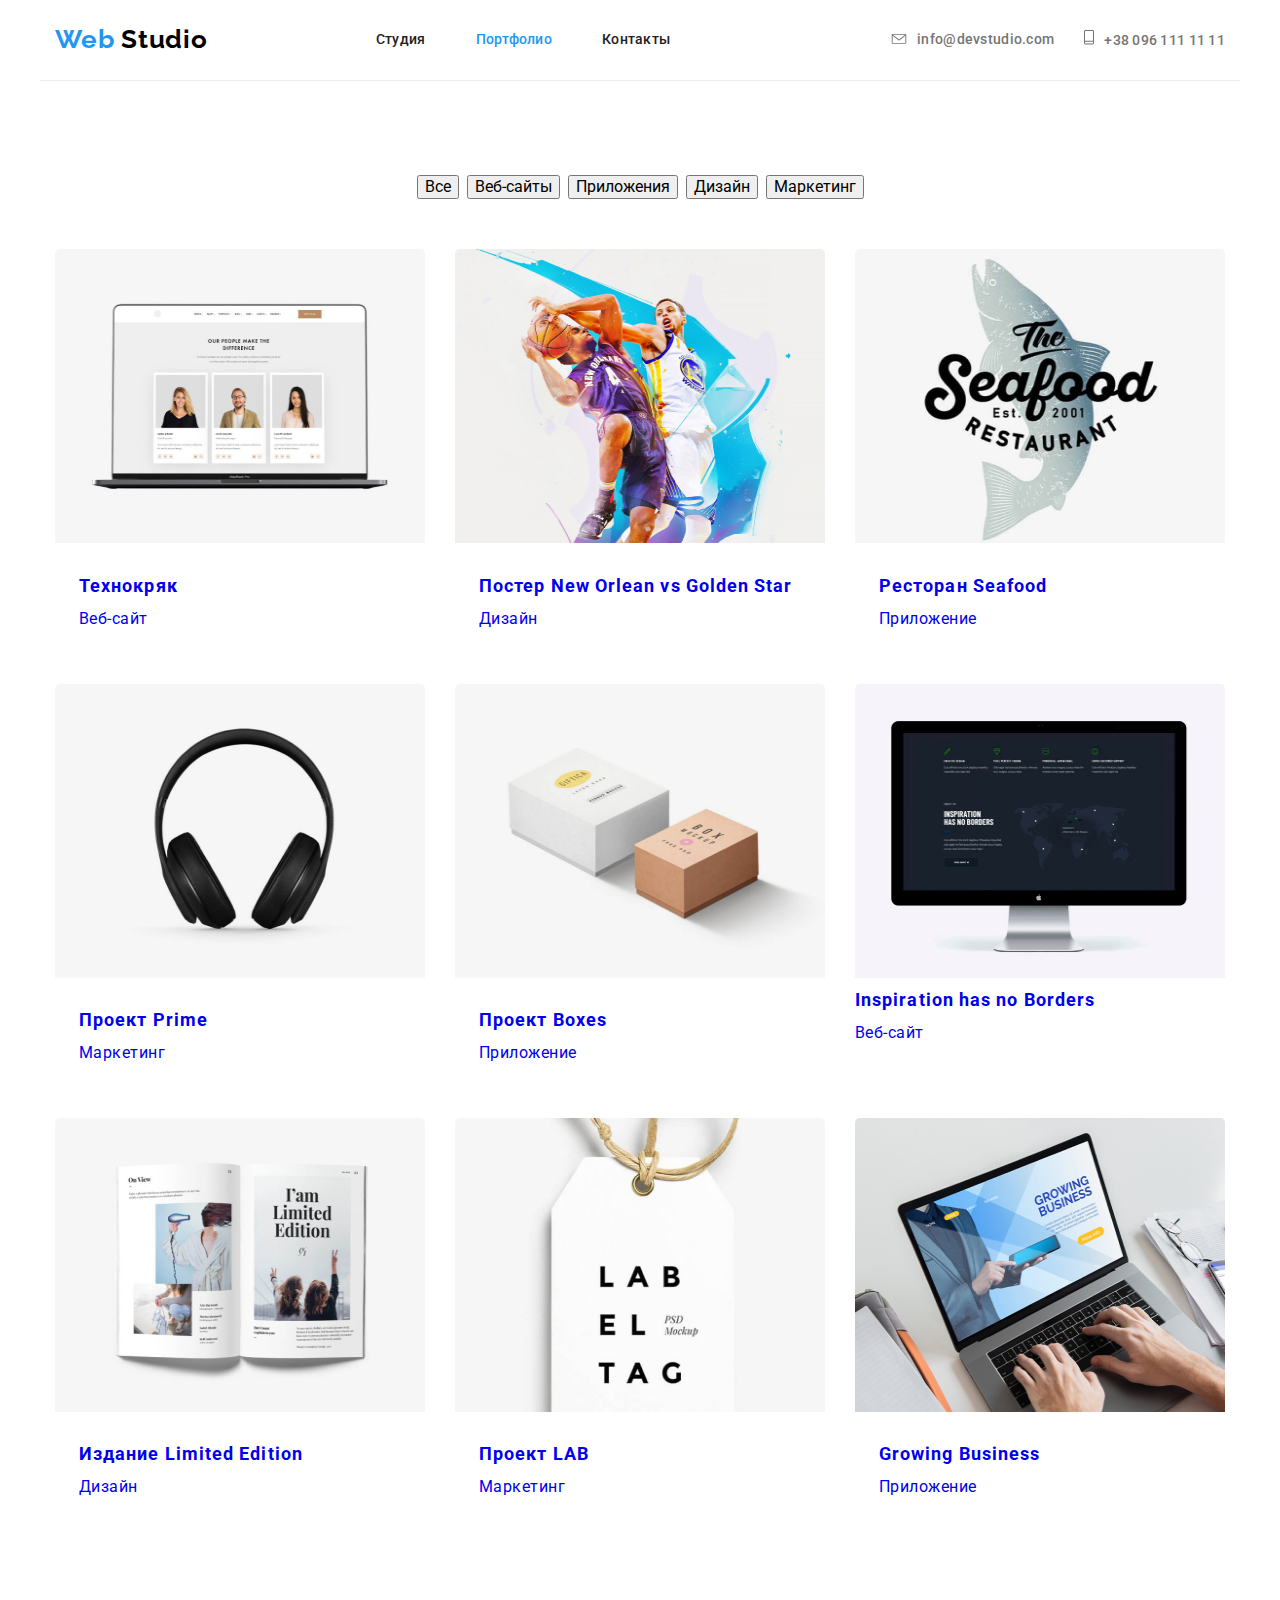
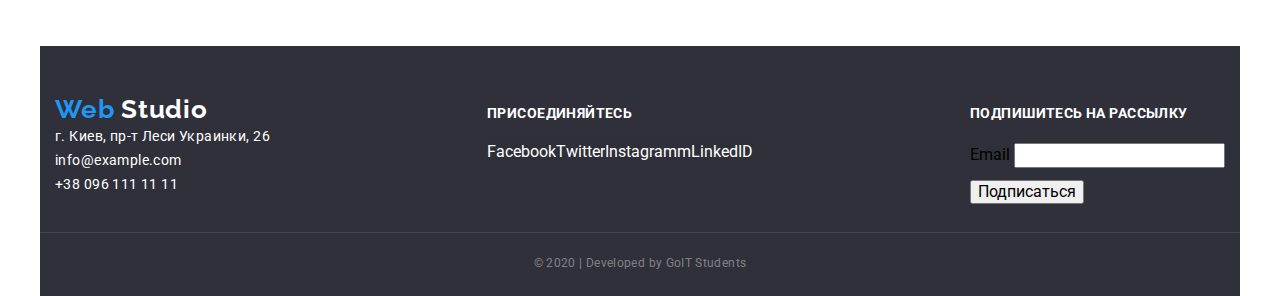
==== portfolio.html @ 042fabde "Перенос с домашки №3" ====
<!DOCTYPE html>
<html lang="ru">
  <head>
    <meta charset="UTF-8" />
    <meta name="viewport" content="width=device-width, initial-scale=1.0" />
    <title>Document</title>
    <link
      rel="stylesheet"
      href="https://fonts.googleapis.com/css2?family=Raleway:wght@700&family=Roboto:wght@400;500;700;900&display=swap"
    />
    <link
      rel="stylesheet"
      href="https://cdnjs.cloudflare.com/ajax/libs/modern-normalize/0.6.0/modern-normalize.min.css"
    />
    <link rel="stylesheet" href="./css/style.css" />
  </head>

  <body>
    <!--Навигация-->
    <header>
      <div class="conteiner main-nav bord">
        <nav class="main-nav">
          <a href="/" class="link">
            <p class="logo-text"><span class="logo">Web</span> Studio</p>
          </a>
          <ul class="site-nav list">
            <li class="item">
              <a href="index.html" class="site-nav link">Студия</a>
            </li>
            <li class="item">
              <a href="./portfolio.html" class="link current">Портфолио</a>
            </li>
            <li class="item"><a href="" class="link">Контакты</a></li>
          </ul>
        </nav>
        <ul class="auth-nav list">
          <li class="item">
            <img
              src="./image/envelope-logo.svg"
              alt="Logo"
              width="16"
              height="10"
            /><a href="mailto:info@devstudio.com" class="image link"
              >info@devstudio.com
            </a>
          </li>
          <li class="item">
            <img src="./image/Vector.svg" alt="tel" width="10" height="15" /><a
              href="tel:+380961111111"
              class="image link"
              >+38 096 111 11 11
            </a>
          </li>
        </ul>
      </div>
    </header>

    <!-- портфолио -->
    <main>
      <section>
        <div class="conteiner">
          <h1 class="visually-hidden">Выполненые работы</h1>
          <ul class="port-flex list">
            <li class="item"><button>Все</button></li>
            <li class="item"><button>Веб-сайты</button></li>
            <li class="item"><button>Приложения</button></li>
            <li class="item"><button>Дизайн</button></li>
            <li class="item"><button>Маркетинг</button></li>
          </ul>
          <ul class="work-flex list">
            <li class="item">
              <a href="#" class="link-port"
                ><img
                  src="./image/pf1.jpg"
                  alt="technocrack"
                  width="370"
                  height="294"
                />
                <div class="portfolio-box">
                  <h2 class="portfolio-title">Технокряк</h2>
                  <p class="portfolio-text">Веб-сайт</p>
                </div>

                <!-- <p class="portfolio-descriprion">
                  Технокряк это современная площадка распространения
                  коронавируса. Компании используют эту платформу для цифрового
                  шпионажа и атак на защищённые сервера конкурентов.
                </p> -->
              </a>
            </li>
            <li class="item">
              <a href="#" class="link-port"
                ><img
                  src="./image/pf2.jpg"
                  alt="Постер"
                  width="370"
                  height="294"
                />
                <div class="portfolio-box">
                  <h2 class="portfolio-title">
                    Постер New Orlean vs Golden Star
                  </h2>
                  <p class="portfolio-text">Дизайн</p>
                </div>
                <!-- <p class="portfolio-descriprion">
                  Технокряк это современная площадка распространения
                  коронавируса. Компании используют эту платформу для цифрового
                  шпионажа и атак на защищённые сервера конкурентов.
                </p> -->
              </a>
            </li>
            <li class="item">
              <a href="#" class="link-port"
                ><img
                  src="./image/pf3.jpg"
                  class="section-text"
                  alt="Ресторан"
                  width="370"
                  height="294"
                />
                <div class="portfolio-box">
                  <h2 class="portfolio-title">Ресторан Seafood</h2>
                  <p class="portfolio-text">Приложение</p>
                </div>
                <!-- <p class="portfolio-descriprion">
                  Технокряк это современная площадка распространения
                  коронавируса. Компании используют эту платформу для цифрового
                  шпионажа и атак на защищённые сервера конкурентов.
                </p> -->
              </a>
            </li>
            <li class="item">
              <a href="#" class="link-port"
                ><img
                  src="./image/pf4.jpg"
                  alt="Prime"
                  width="370"
                  height="294"
                />
                <div class="portfolio-box">
                  <h2 class="portfolio-title">Проект Prime</h2>
                  <p class="portfolio-text">Маркетинг</p>
                </div>

                <!-- <p class="portfolio-descriprion">
                  Технокряк это современная площадка распространения
                  коронавируса. Компании используют эту платформу для цифрового
                  шпионажа и атак на защищённые сервера конкурентов.
                </p> -->
              </a>
            </li>
            <li class="item">
              <a href="#" class="link-port"
                ><img
                  src="./image/pf5.jpg"
                  alt="Boxes"
                  width="370"
                  height="294"
                />
                <div class="portfolio-box">
                  <h2 class="portfolio-title">Проект Boxes</h2>
                  <p class="portfolio-text">Приложение</p>
                </div>

                <!-- <p class="portfolio-descriprion">
                  Технокряк это современная площадка распространения
                  коронавируса. Компании используют эту платформу для цифрового
                  шпионажа и атак на защищённые сервера конкурентов.
                </p> -->
              </a>
            </li>
            <li class="item">
              <a href="#" class="link-port"
                ><img
                  src="./image/pf6.jpg"
                  alt="Borders"
                  width="370"
                  height="294"
                />
                <h2 class="portfolio-title">Inspiration has no Borders</h2>
                <p class="portfolio-text">Веб-сайт</p>
                <!-- <p class="portfolio-descriprion">
                  Технокряк это современная площадка распространения
                  коронавируса. Компании используют эту платформу для цифрового
                  шпионажа и атак на защищённые сервера конкурентов.
                </p> -->
              </a>
            </li>
            <li class="item">
              <a href="#" class="link-port"
                ><img
                  src="./image/pf7.jpg"
                  alt="Limited"
                  width="370"
                  height="294"
                />
                <div class="portfolio-box">
                  <h2 class="portfolio-title">Издание Limited Edition</h2>
                  <p class="portfolio-text">Дизайн</p>
                </div>
                <!-- <p class="portfolio-descriprion">
                  Технокряк это современная площадка распространения
                  коронавируса. Компании используют эту платформу для цифрового
                  шпионажа и атак на защищённые сервера конкурентов.
                </p> -->
              </a>
            </li>
            <li class="item">
              <a href="#" class="link-port"
                ><img
                  src="./image/pf8.jpg"
                  alt="LAB"
                  width="370"
                  height="294"
                />
                <div class="portfolio-box">
                  <h2 class="portfolio-title">Проект LAB</h2>
                  <p class="portfolio-text">Маркетинг</p>
                </div>

                <!-- <p class="portfolio-descriprion">
                  Технокряк это современная площадка распространения
                  коронавируса. Компании используют эту платформу для цифрового
                  шпионажа и атак на защищённые сервера конкурентов.
                </p> -->
              </a>
            </li>
            <li class="item">
              <a href="#" class="link-port"
                ><img
                  src="./image/pf9.jpg"
                  alt="Business"
                  width="370"
                  height="294"
                />
                <div class="portfolio-box">
                  <h2 class="portfolio-title">Growing Business</h2>
                  <p class="portfolio-text">Приложение</p>
                </div>
                <!-- <p class="portfolio-descriprion">
                  Технокряк это современная площадка распространения
                  коронавируса. Компании используют эту платформу для цифрового
                  шпионажа и атак на защищённые сервера конкурентов.
                </p> -->
              </a>
            </li>
          </ul>
        </div>
      </section>
    </main>

    <!--Footer-->
    <footer>
      <div class="footer conteiner">
        <div class="footer-flex">
          <div class="adress-flex">
            <a href="/">
              <p class="logo-text">
                <span class="logo">Web</span><span class="studio"> Studio</span>
              </p>
            </a>
            <address class="adress">
              г. Киев, пр-т Леси Украинки, 26<br />
              <a href="mailto:info@example.com" class="adress"
                >info@example.com </a
              ><br />
              <a href="tel:+380961111111" class="adress">+38 096 111 11 11 </a>
            </address>
          </div>
          <div>
            <b class="footer-text">присоединяйтесь</b>
            <ul class="s-link list">
              <li>
                <a href="#" class="footer-icon" aria-label="Facebook"
                  >Facebook</a
                >
              </li>
              <li>
                <a href="#" class="footer-icon" aria-label="Twitter">Twitter</a>
              </li>
              <li>
                <a href="#" class="footer-icon" aria-label="Instagramm"
                  >Instagramm</a
                >
              </li>
              <li>
                <a href="#" class="footer-icon" aria-label="LinkedID"
                  >LinkedID</a
                >
              </li>
            </ul>
          </div>
          <div class="sub-flex">
            <b class="footer-text">Подпишитесь на рассылку</b>
            <p class="text-sub">
              <label>Email</label>
              <input type="email" name="email" required />
            </p>
            <button>
              Подписаться
            </button>
          </div>
        </div>
      </div>
      <div class="copyright">
        <p class="low">&#169; 2020 | Developed by GoIT Students</p>
      </div>
    </footer>
  </body>
</html>
---- css/style.css ----
:root {
  --primary-text-color: #212121;
  --secondary-text-color: #757575;
  --accent: #2196f3;
  --white: #ffffff;
  --color-icon: #afb1b8;
  --color-footer-icon: rgba(47, 48, 58, 0.8);
}

html {
  box-sizing: border-box;
}

*,
*::before,
*::after {
  box-sizing: inherit;
}

body {
  font-family: 'Roboto', sans-serif;
}

a {
  text-decoration: none;
}

button {
  font-family: inherit;
}

.visually-hidden {
  position: absolute;
  clip: rect(0 0 0 0);
  width: 1px;
  height: 1px;
  margin: -1px;
}

.link-port {
  display: block;
  text-decoration: none;
}

.list {
  padding: 0;
  margin: 0;
  list-style: none;
}

.image {
  margin-left: 10px;
}

/* .up-feat {
  padding-top: 94px;
} */
.conteiner {
  padding-bottom: 94px;
  padding-top: 94px;
  margin-left: auto;
  margin-right: auto;
  padding-left: 15px;
  padding-right: 15px;
  /* margin-bottom: 94px; */
  width: 1200px;
  /* background-color: #ffffff; */
  /* outline: 2px solid tomato; */
}

.bord {
  border-bottom: 1px solid #ececec;
}

.main-nav {
  display: flex;
  align-items: center;
  padding-top: 0;
  padding-bottom: 0;
  /* border-bottom: 1px solid #ececec; */
}

/* цвет основготекста #212121 */
/* вторичный цекст цвета #757575 */
/* акцент #2196F3 */
/* белый #FFFFFF */

/* site-nav */

/* .border-head {
  border-bottom: 1px solid #ececec;
} */

.logo {
  color: var(--accent);
}
.logo-text {
  display: block;
  margin-top: 0;
  margin-bottom: 0;
  font-family: 'Raleway', sans-serif;
  font-weight: 700;
  font-size: 26px;
  line-height: 1.2;
  letter-spacing: 0.03em;
  text-decoration: none;
  color: black;
}

.site-nav {
  display: flex;
  margin-left: 84px;
}

.site-nav .item {
  margin-right: 50px;
  /* background-color: tomato; */
}

.site-nav .item:last-child {
  margin-right: 0;
}

.site-nav .link {
  display: block;
  padding-top: 32px;
  padding-bottom: 32px;
  font-weight: 500;
  font-size: 14px;
  line-height: 1.14;
  letter-spacing: 0.02em;
  color: var(--primary-text-color);
}
.site-nav .link:hover,
.site-nav .link:focus {
  color: var(--accent);
}

.site-nav .link.current {
  color: var(--accent);
}

.auth-nav {
  display: flex;
  margin-left: auto;
}

.auth-nav .item + .item {
  margin-left: 30px;
}

.auth-nav .link {
  font-weight: 500;
  font-size: 14px;
  line-height: 1.14;
  letter-spacing: 0.02em;
  color: var(--secondary-text-color);
}
.auth-nav .link:hover {
  color: var(--accent);
}

/* main */

.hero {
  /* border-top: 1px solid #ececec; */
  /* background-color: #cccccc; */
  text-align: center;
}

.hero-text {
  margin-top: 0;
  margin-bottom: 46px;
  font-weight: 900;
  font-size: 44px;
  line-height: 1.36;
  letter-spacing: 0.06em;
  text-transform: uppercase;
}

/* преимущества */

.image-feature {
  margin-bottom: 30px;
}

.feature-list {
  display: flex;
  flex-wrap: wrap;
  justify-content: center;
}

.feature-list .item {
  width: 251px;
  /* background-color: tomato; */
}

.section {
  margin-top: 0;
  margin-bottom: 50px;
  font-weight: 700;
  font-size: 36px;
  line-height: 1.17;
  letter-spacing: 0.03em;
  text-align: center;
  color: var(--primary-text-color);
}
.section-title {
  margin-top: 0;
  margin-bottom: 10;
  font-weight: 700;
  font-size: 14px;
  line-height: 1.14;
  letter-spacing: 0.03em;
  text-transform: uppercase;
}
.section-text {
  margin-top: 0;
  margin-bottom: 0;
  font-weight: 400;
  font-size: 14px;
  line-height: 1.71;
  letter-spacing: 0.03em;
  color: var(--secondary-text-color);
}

.button {
  display: inline-block;
  min-width: 200px;
  color: var(--white);
  background-color: var(--accent);
  border-radius: 4px;
  padding: 10px 32px;
  text-align: center;
}

.margin-res {
  border-top: 1px solid #ececec;
}

.advantage {
  text-align: center;
  margin-top: 0;
  margin-bottom: 0;
}

/* чем мы занимаемся */

.exp-list {
  display: flex;
}

.exp-list .item {
  margin-right: 30px;
}

.exp-list .item:last-child {
  margin-right: 0;
}

.experience-text {
  margin-top: 0;
  margin-bottom: 0;
  font-weight: 700;
  font-size: 14px;
  line-height: 1.14;
  letter-spacing: 0.03em;
  text-transform: uppercase;
  /* color: var(--white); */
  color: #212121;
  text-align: center;
}

/* наша команда */

.color-com {
  background: #f5f4fa;
}

.command {
  display: flex;
}

.com-mar {
  margin-right: 30px;
}
.com-mar:last-child {
  margin-right: 0;
}

.social {
  display: flex;
}

.image-com {
  margin-bottom: 30px;
}

.command-title {
  margin-top: 0;
  margin-bottom: 10px;
  font-weight: 500;
  font-size: 16px;
  line-height: 1.19;
  letter-spacing: 0.03em;
  text-align: center;
}
.command-text {
  margin-bottom: 16px;
  margin-top: 0;
  font-weight: normal;
  font-size: 16px;
  line-height: 1.19;
  letter-spacing: 0.03em;
  color: var(--secondary-text-color);
  text-align: center;
}

.button-icon {
  color: var(--color-icon);
  background-color: var(--white);
}
.button-icon:hover {
  color: var(--white);
  background-color: var(--accent);
}

/* clients */

.clients {
  display: flex;
  justify-content: center;
}

.clients .item {
  margin-left: 60px;
}

/* footer */

.studio {
  color: #ffffff;
}

.footer {
  padding-top: 48px;
  padding-bottom: 28px;
  background-color: #2f303a;
}

.footer-flex {
  display: flex;
  align-items: baseline;
  justify-content: space-between;
}

.text-sub {
  margin-top: 0;
  margin-bottom: 12px;
}

/* .adress-flex {
  margin-right: 69px;
} */

/* .sub-flex {
  margin-left: auto;
} */

.s-link {
  display: flex;
}

.footer-icon {
  color: var(--white);
  background-color: var(--color-footer-icon);
}
.footer-icon:hover {
  background-color: var(--accent);
}
.adress {
  font-weight: 400;
  font-size: 14px;
  line-height: 1.71;
  letter-spacing: 0.03em;
  font-style: normal;
  color: #ffffff;
}

.footer-text {
  display: inline-block;
  margin-bottom: 21px;
  font-weight: 700;
  font-size: 14px;
  line-height: 1.14;
  letter-spacing: 0.03em;
  text-transform: uppercase;
  color: #ffffff;
}

.copyright {
  margin-right: auto;
  margin-left: auto;
  margin-top: 0;
  margin-bottom: 0;
  /* padding-top: 18px;
  padding-bottom: 18px; */
  width: 1200px;
  background-color: #2f303a;
  border-top: 1px solid rgba(255, 255, 255, 0.1);
}
.low {
  margin-top: 0;
  margin-bottom: 0;
  padding-top: 18px;
  padding-bottom: 21px;
  font-weight: 400;
  font-size: 12px;
  line-height: 2;
  text-align: center;
  letter-spacing: 0.03em;
  color: rgba(255, 255, 255, 0.4);
}

/* Портфолио */

.port-flex {
  display: flex;
  justify-content: center;
  margin-bottom: 50px;
}

.port-flex .item {
  margin-right: 8px;
}
.port-flex .item:last-child {
  margin-right: 0;
}

.work-flex {
  display: flex;
  flex-wrap: wrap;
  /* background-color: teal; */
}

.work-flex .item {
  width: 370px;
  /* background-color: tomato; */

  margin-right: 30px;
  margin-bottom: 30px;
}

.work-flex .item:nth-child(3n) {
  margin-right: 0;
}

.work-flex .item:nth-child(-n3) {
  margin-bottom: 0;
}

.portfolio-box {
  /* text-decoration: none; */
  padding-left: 24px;
  padding-right: 24px;
  padding-top: 20px;
  padding-bottom: 20px;
}

.portfolio-title {
  margin-top: 0;
  margin-bottom: 0;
  font-weight: 700;
  font-size: 18px;
  line-height: 2;
  letter-spacing: 0.06em;
}

.portfolio-text {
  margin-top: 0;
  margin-bottom: 0;
  font-weight: 400;
  font-size: 16px;
  line-height: 1.87;
  letter-spacing: 0.03em;
  /* background-color: grey; */
}

.portfolio-descriprion {
  font-weight: 400;
  font-size: 18px;
  line-height: 1.56;
  letter-spacing: 0.03em;
  color: var(--white);
}

.button-pf {
  color: var(--primary-text-color);
  background-color: var(--white);
}

.button-pf:hover,
.button-pf:focus {
  color: var(--white);
  background-color: var(--accent);
}
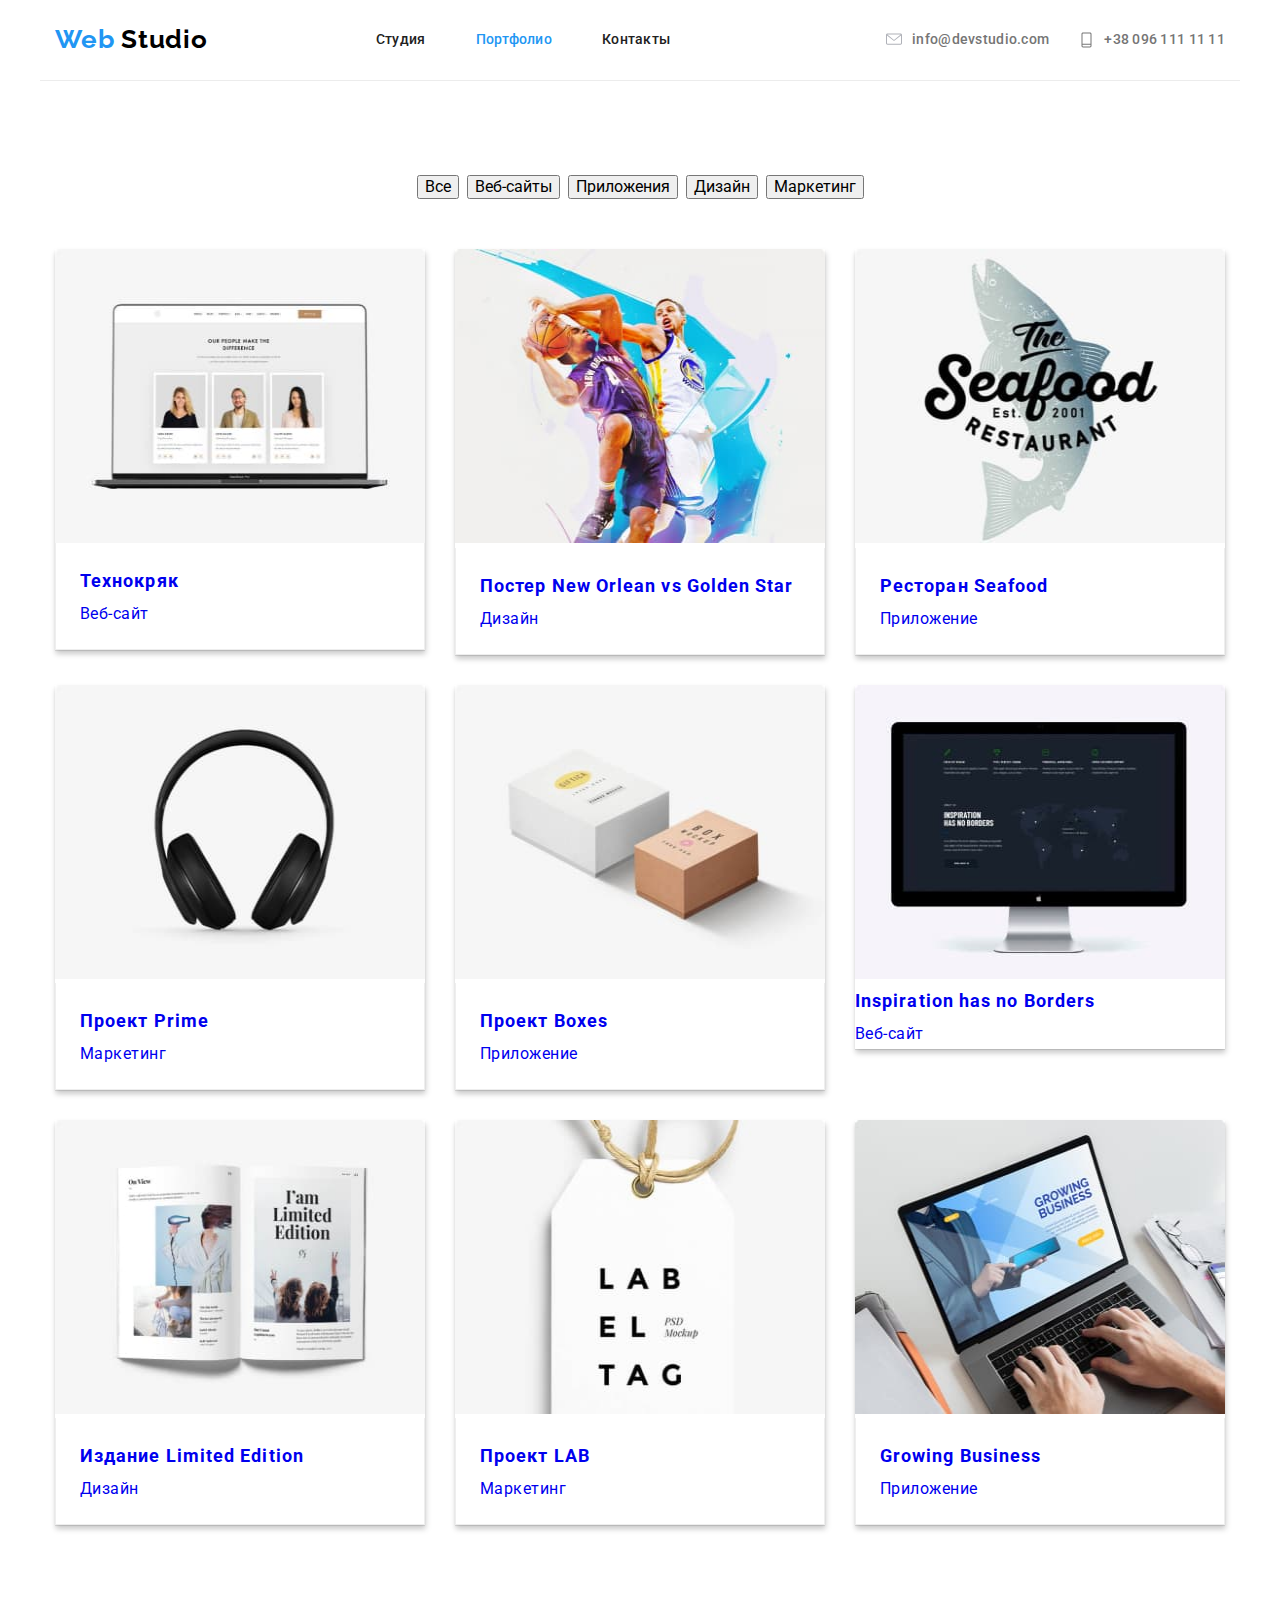
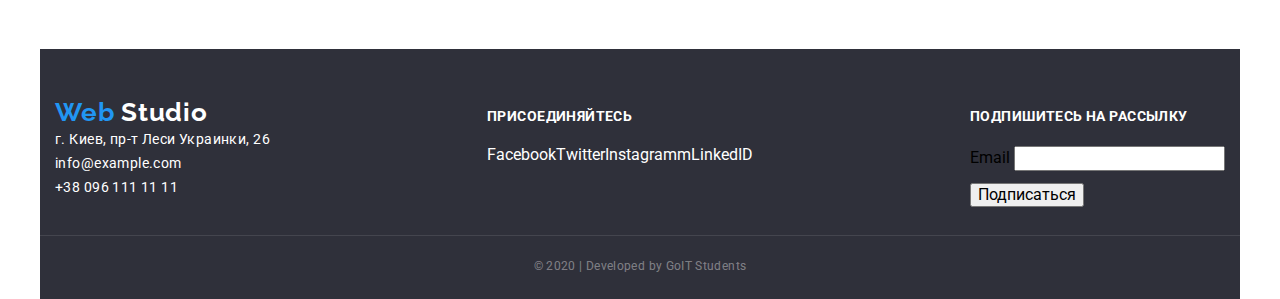
==== commit b8de3448: "Сденала технокряк в портфолио" ====
--- a/portfolio.html
+++ b/portfolio.html
@@ -35,20 +35,19 @@
         </nav>
         <ul class="auth-nav list">
           <li class="item">
-            <img
-              src="./image/envelope-logo.svg"
-              alt="Logo"
-              width="16"
-              height="10"
-            /><a href="mailto:info@devstudio.com" class="image link"
+            <a href="mailto:info@devstudio.com" class="icon-envelope link"
               >info@devstudio.com
+              <svg class="svg-envelope" width="16px" heigth="11px">
+                <use href="./image/symbol-defs.svg#icon-envelope-logo"></use>
+              </svg>
             </a>
           </li>
           <li class="item">
-            <img src="./image/Vector.svg" alt="tel" width="10" height="15" /><a
-              href="tel:+380961111111"
-              class="image link"
+            <a href="tel:+380961111111" class="icon-vector link"
               >+38 096 111 11 11
+              <svg class="svg-vector" width="15px" height="20px" ;>
+                <use href="./image/symbol-defs.svg#icon-vector"></use>
+              </svg>
             </a>
           </li>
         </ul>
@@ -71,6 +70,7 @@
             <li class="item">
               <a href="#" class="link-port"
                 ><img
+                  class="card-image"
                   src="./image/pf1.jpg"
                   alt="technocrack"
                   width="370"
--- a/css/style.css
+++ b/css/style.css
@@ -40,6 +40,11 @@
 .link-port {
   display: block;
   text-decoration: none;
+  border-top-left-radius: 1px;
+  border-top-left-radius: 1px;
+  overflow: hidden;
+  box-shadow: 1px 4px 6px rgba(0, 0, 0, 0.16), 0px 4px 4px rgba(0, 0, 0, 0.06),
+    0px 1px 1px rgba(0, 0, 0, 0.12);
 }
 
 .list {
@@ -48,9 +53,9 @@
   list-style: none;
 }
 
-.image {
-  margin-left: 10px;
-}
+/* .image {
+  margin-right: 10px;
+} */
 
 /* .up-feat {
   padding-top: 94px;
@@ -143,6 +148,8 @@
 .auth-nav {
   display: flex;
   margin-left: auto;
+  justify-content: center;
+  align-items: center;
 }
 
 .auth-nav .item + .item {
@@ -160,7 +167,64 @@
   color: var(--accent);
 }
 
+.icon-envelope {
+  display: flex;
+  align-items: center;
+  justify-content: center;
+  align-items: center;
+  flex-direction: row-reverse;
+  /* max-height: 20px; */
+}
+
+.icon-envelope:hover {
+  --color2: #2196f3;
+}
+
+.svg-envelope {
+  margin-right: 10px;
+  margin-top: 0px;
+  margin-bottom: 0px;
+  max-height: 25px;
+}
+
+.icon-vector {
+  display: flex;
+  align-items: center;
+  justify-content: center;
+  align-items: center;
+  flex-direction: row-reverse;
+  /* max-height: 20px; */
+}
+
+.icon-vector:hover {
+  --color4: #2196f3;
+}
+
+.svg-vector {
+  margin-right: 10px;
+  margin-top: 0px;
+  margin-bottom: 0px;
+  max-height: 25px;
+}
+
 /* main */
+
+.overlay {
+  height: 600px;
+  max-width: 1600px;
+  margin-left: auto;
+  margin-right: auto;
+  background-image: linear-gradient(
+      to right,
+      rgba(47, 48, 58, 0.8),
+      rgba(47, 48, 58, 0.8)
+    ),
+    url(../image/Header_img.jpg);
+
+  background-repeat: no-repeat;
+  background-size: cover;
+  background-position: center;
+}
 
 .hero {
   /* border-top: 1px solid #ececec; */
@@ -180,6 +244,17 @@
 
 /* преимущества */
 
+.feature-icon {
+  display: flex;
+  margin-bottom: 30px;
+  width: 270px;
+  height: 120px;
+  background-color: #f5f4fa;
+  border-radius: 4px;
+  justify-content: center;
+  align-items: center;
+}
+
 .image-feature {
   margin-bottom: 30px;
 }
@@ -192,7 +267,7 @@
 
 .feature-list .item {
   width: 251px;
-  /* background-color: tomato; */
+  margin-right: 30px;
 }
 
 .section {
@@ -273,6 +348,12 @@
 
 /* наша команда */
 
+.social-list {
+  display: flex;
+  justify-content: center;
+  align-items: center;
+}
+
 .color-com {
   background: #f5f4fa;
 }
@@ -282,6 +363,9 @@
 }
 
 .com-mar {
+  box-shadow: 0px 2px 1px rgba(0, 0, 0, 0.2), 0px 1px 1px rgba(0, 0, 0, 0.14),
+    0px 1px 3px rgba(0, 0, 0, 0.12);
+  border-radius: 4px;
   margin-right: 30px;
 }
 .com-mar:last-child {
@@ -290,6 +374,8 @@
 
 .social {
   display: flex;
+  width: 206px;
+  height: 44px;
 }
 
 .image-com {
@@ -316,13 +402,48 @@
   text-align: center;
 }
 
+.button-list {
+  display: flex;
+  border: none;
+  width: 44px;
+  height: 44px;
+  border-radius: 100%;
+  justify-content: center;
+  align-items: center;
+}
+
+.button-list:hover {
+  background-color: var(--accent);
+}
+
+.svg-list {
+  display: flex;
+  padding: 0;
+  margin-left: 32px;
+  margin-bottom: 24px;
+  list-style: none;
+  justify-content: space-around;
+  align-items: center;
+}
+
 .button-icon {
-  color: var(--color-icon);
-  background-color: var(--white);
-}
-.button-icon:hover {
-  color: var(--white);
+  padding: 0;
+  border: none;
+  border-radius: 100%;
+}
+
+/* .button-icon:hover {
   background-color: var(--accent);
+} */
+
+.svg-icon {
+  --color1: #afb1b8;
+  width: 20px;
+  height: 20px;
+}
+
+.svg-icon:hover {
+  --color3: white;
 }
 
 /* clients */
@@ -330,10 +451,35 @@
 .clients {
   display: flex;
   justify-content: center;
-}
-
-.clients .item {
-  margin-left: 60px;
+  align-items: center;
+  padding: 0px;
+}
+
+.client-list {
+  /* outline: 2px solid tomato; */
+  margin-right: 30px;
+  list-style: none;
+  padding: 0;
+}
+
+.client-list:last-child {
+  margin-right: 0px;
+}
+
+.client-card {
+  display: inline-flex;
+  margin: 0;
+  padding: 0;
+  width: 170px;
+  height: 90px;
+  justify-content: center;
+  border: 1px solid #afb1b8;
+  border-radius: 4px;
+}
+
+.client-card:hover {
+  border: 1px solid var(--accent);
+  --color3: #2196f3;
 }
 
 /* footer */
@@ -371,9 +517,29 @@
   display: flex;
 }
 
+.footer-list {
+  display: flex;
+  margin-right: 10px;
+  border: none;
+  width: 44px;
+  height: 44px;
+  border-radius: 100%;
+  justify-content: center;
+  align-items: center;
+  background-color: rgba(255, 255, 255, 0.1);
+}
+
+.footer-list:hover {
+  background-color: var(--accent);
+}
+
+.footer-list:last-child {
+  margin-right: 0px;
+}
+
 .footer-icon {
   color: var(--white);
-  background-color: var(--color-footer-icon);
+  /* background-color: var(--color-footer-icon); */
 }
 .footer-icon:hover {
   background-color: var(--accent);
@@ -465,6 +631,16 @@
   padding-right: 24px;
   padding-top: 20px;
   padding-bottom: 20px;
+  box-sizing: border-box;
+  border-right: 1px solid #eeeeee;
+  border-left: 1px solid #eeeeee;
+  border-bottom: 1px solid #eeeeee;
+  border-bottom-right-radius: 1px;
+  border-bottom-left-radius: 1px;
+}
+
+.card-image {
+  display: block;
 }
 
 .portfolio-title {
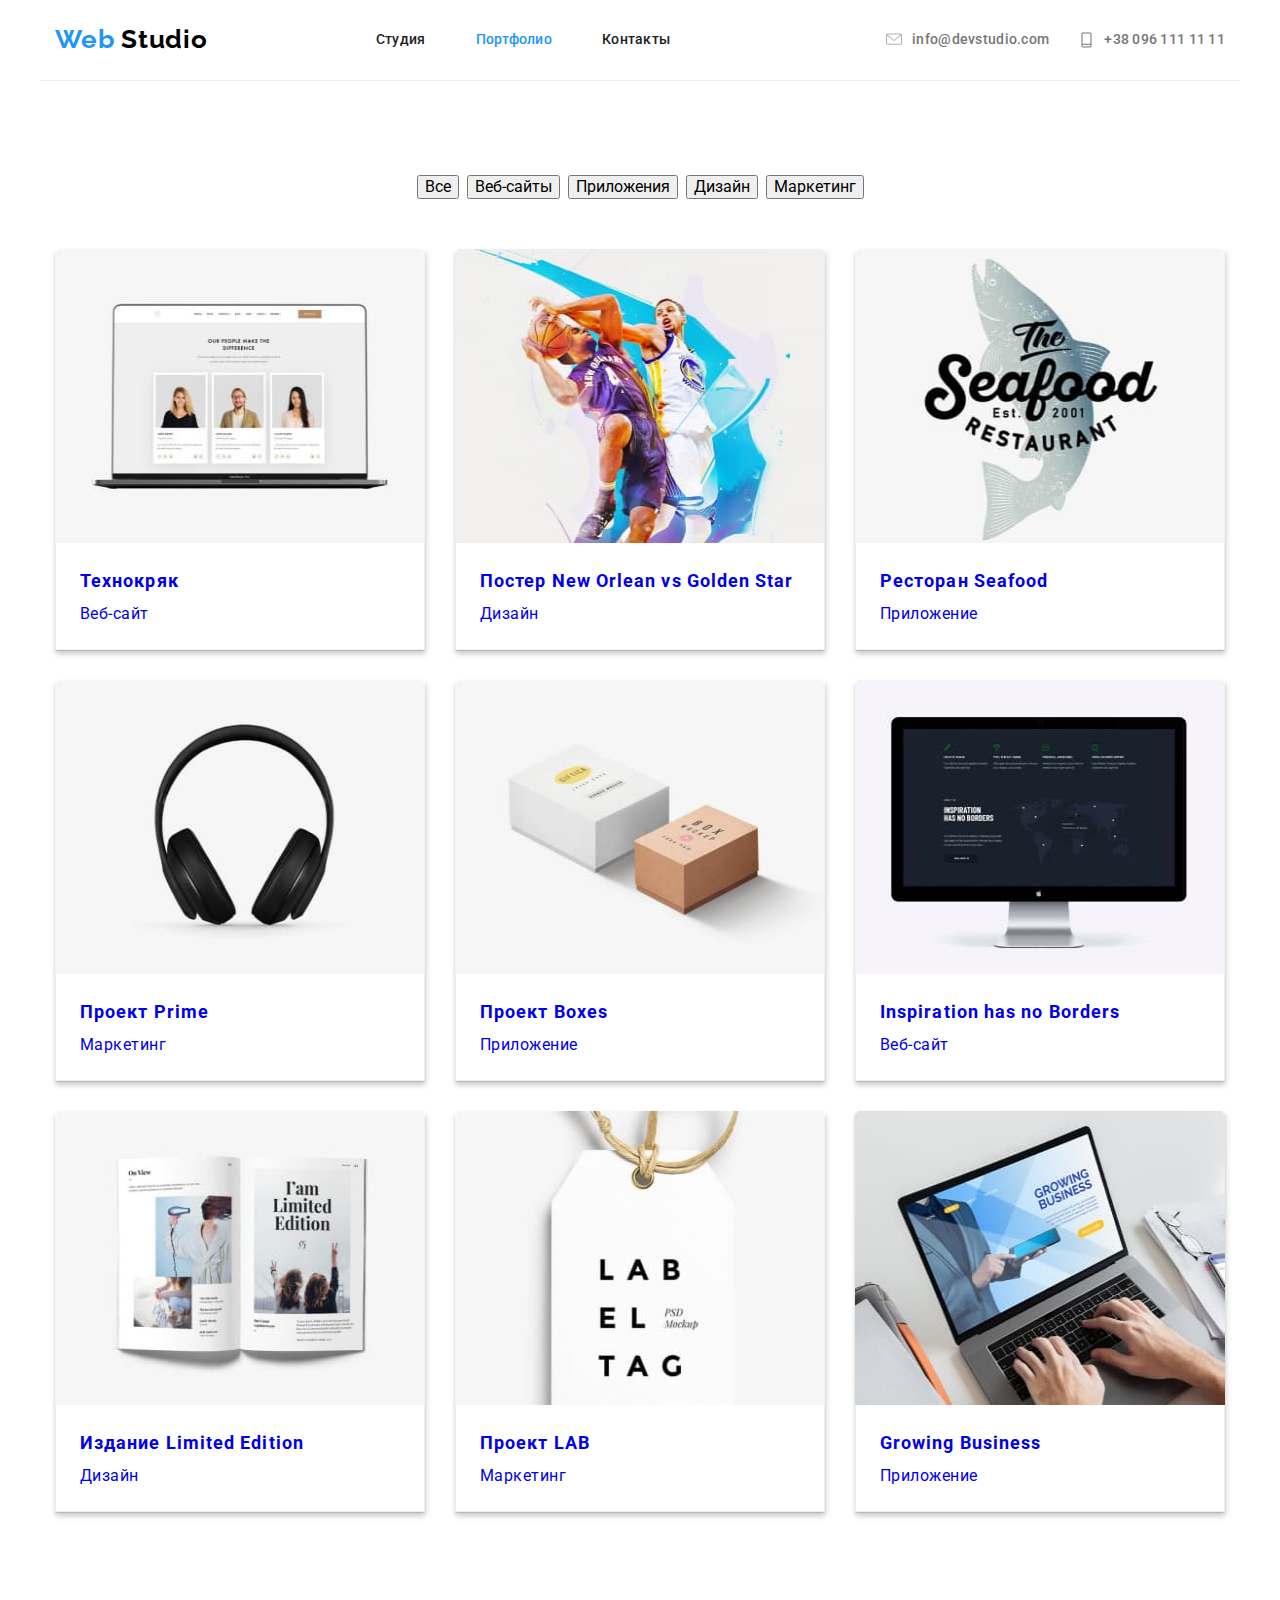
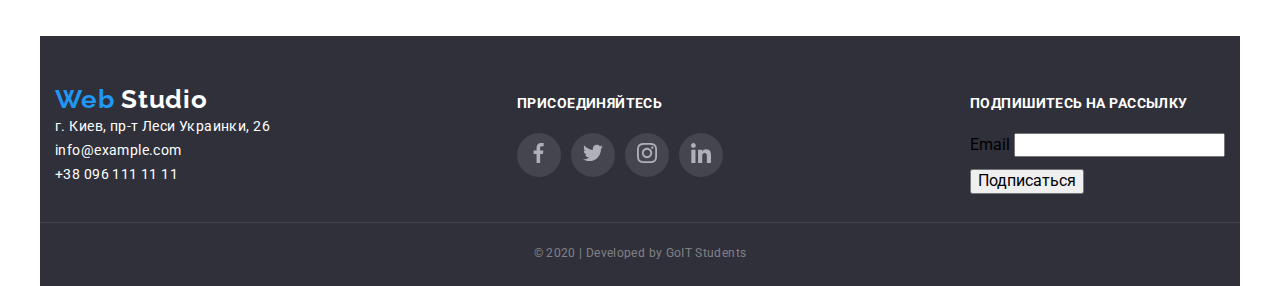
==== commit a033931c: "портфолио закончено" ====
--- a/portfolio.html
+++ b/portfolio.html
@@ -91,6 +91,7 @@
             <li class="item">
               <a href="#" class="link-port"
                 ><img
+                  class="card-image"
                   src="./image/pf2.jpg"
                   alt="Постер"
                   width="370"
@@ -112,6 +113,7 @@
             <li class="item">
               <a href="#" class="link-port"
                 ><img
+                  class="card-image"
                   src="./image/pf3.jpg"
                   class="section-text"
                   alt="Ресторан"
@@ -132,6 +134,7 @@
             <li class="item">
               <a href="#" class="link-port"
                 ><img
+                  class="card-image"
                   src="./image/pf4.jpg"
                   alt="Prime"
                   width="370"
@@ -152,6 +155,7 @@
             <li class="item">
               <a href="#" class="link-port"
                 ><img
+                  class="card-image"
                   src="./image/pf5.jpg"
                   alt="Boxes"
                   width="370"
@@ -172,23 +176,27 @@
             <li class="item">
               <a href="#" class="link-port"
                 ><img
+                  class="card-image"
                   src="./image/pf6.jpg"
                   alt="Borders"
                   width="370"
                   height="294"
                 />
-                <h2 class="portfolio-title">Inspiration has no Borders</h2>
-                <p class="portfolio-text">Веб-сайт</p>
-                <!-- <p class="portfolio-descriprion">
-                  Технокряк это современная площадка распространения
-                  коронавируса. Компании используют эту платформу для цифрового
-                  шпионажа и атак на защищённые сервера конкурентов.
-                </p> -->
-              </a>
-            </li>
-            <li class="item">
-              <a href="#" class="link-port"
-                ><img
+                <div class="portfolio-box">
+                  <h2 class="portfolio-title">Inspiration has no Borders</h2>
+                  <p class="portfolio-text">Веб-сайт</p>
+                </div>
+                <!-- <p class="portfolio-descriprion">
+                  Технокряк это современная площадка распространения
+                  коронавируса. Компании используют эту платформу для цифрового
+                  шпионажа и атак на защищённые сервера конкурентов.
+                </p> -->
+              </a>
+            </li>
+            <li class="item">
+              <a href="#" class="link-port"
+                ><img
+                  class="card-image"
                   src="./image/pf7.jpg"
                   alt="Limited"
                   width="370"
@@ -208,6 +216,7 @@
             <li class="item">
               <a href="#" class="link-port"
                 ><img
+                  class="card-image"
                   src="./image/pf8.jpg"
                   alt="LAB"
                   width="370"
@@ -228,6 +237,7 @@
             <li class="item">
               <a href="#" class="link-port"
                 ><img
+                  class="card-image"
                   src="./image/pf9.jpg"
                   alt="Business"
                   width="370"
@@ -270,23 +280,41 @@
           <div>
             <b class="footer-text">присоединяйтесь</b>
             <ul class="s-link list">
-              <li>
-                <a href="#" class="footer-icon" aria-label="Facebook"
-                  >Facebook</a
-                >
+              <li class="footer-list">
+                <a href="#" class="footer-icon" aria-label="Twitter">
+                  <svg class="svg-icon">
+                    <use
+                      href="./image/icomoon/symbol-defs.svg#icon-facebook2"
+                    ></use>
+                  </svg>
+                </a>
               </li>
-              <li>
-                <a href="#" class="footer-icon" aria-label="Twitter">Twitter</a>
+              <li class="footer-list">
+                <a href="#" class="footer-icon" aria-label="Twitter">
+                  <svg class="svg-icon">
+                    <use
+                      href="./image/icomoon/symbol-defs.svg#icon-twitter2"
+                    ></use>
+                  </svg>
+                </a>
               </li>
-              <li>
-                <a href="#" class="footer-icon" aria-label="Instagramm"
-                  >Instagramm</a
-                >
+              <li class="footer-list">
+                <a href="#" class="footer-icon" aria-label="Instagramm">
+                  <svg class="svg-icon">
+                    <use
+                      href="./image/icomoon/symbol-defs.svg#icon-instagram2"
+                    ></use>
+                  </svg>
+                </a>
               </li>
-              <li>
-                <a href="#" class="footer-icon" aria-label="LinkedID"
-                  >LinkedID</a
-                >
+              <li class="footer-list">
+                <a href="#" class="footer-icon" aria-label="LinkedID">
+                  <svg class="svg-icon">
+                    <use
+                      href="./image/icomoon/symbol-defs.svg#icon-linkedid2"
+                    ></use>
+                  </svg>
+                </a>
               </li>
             </ul>
           </div>
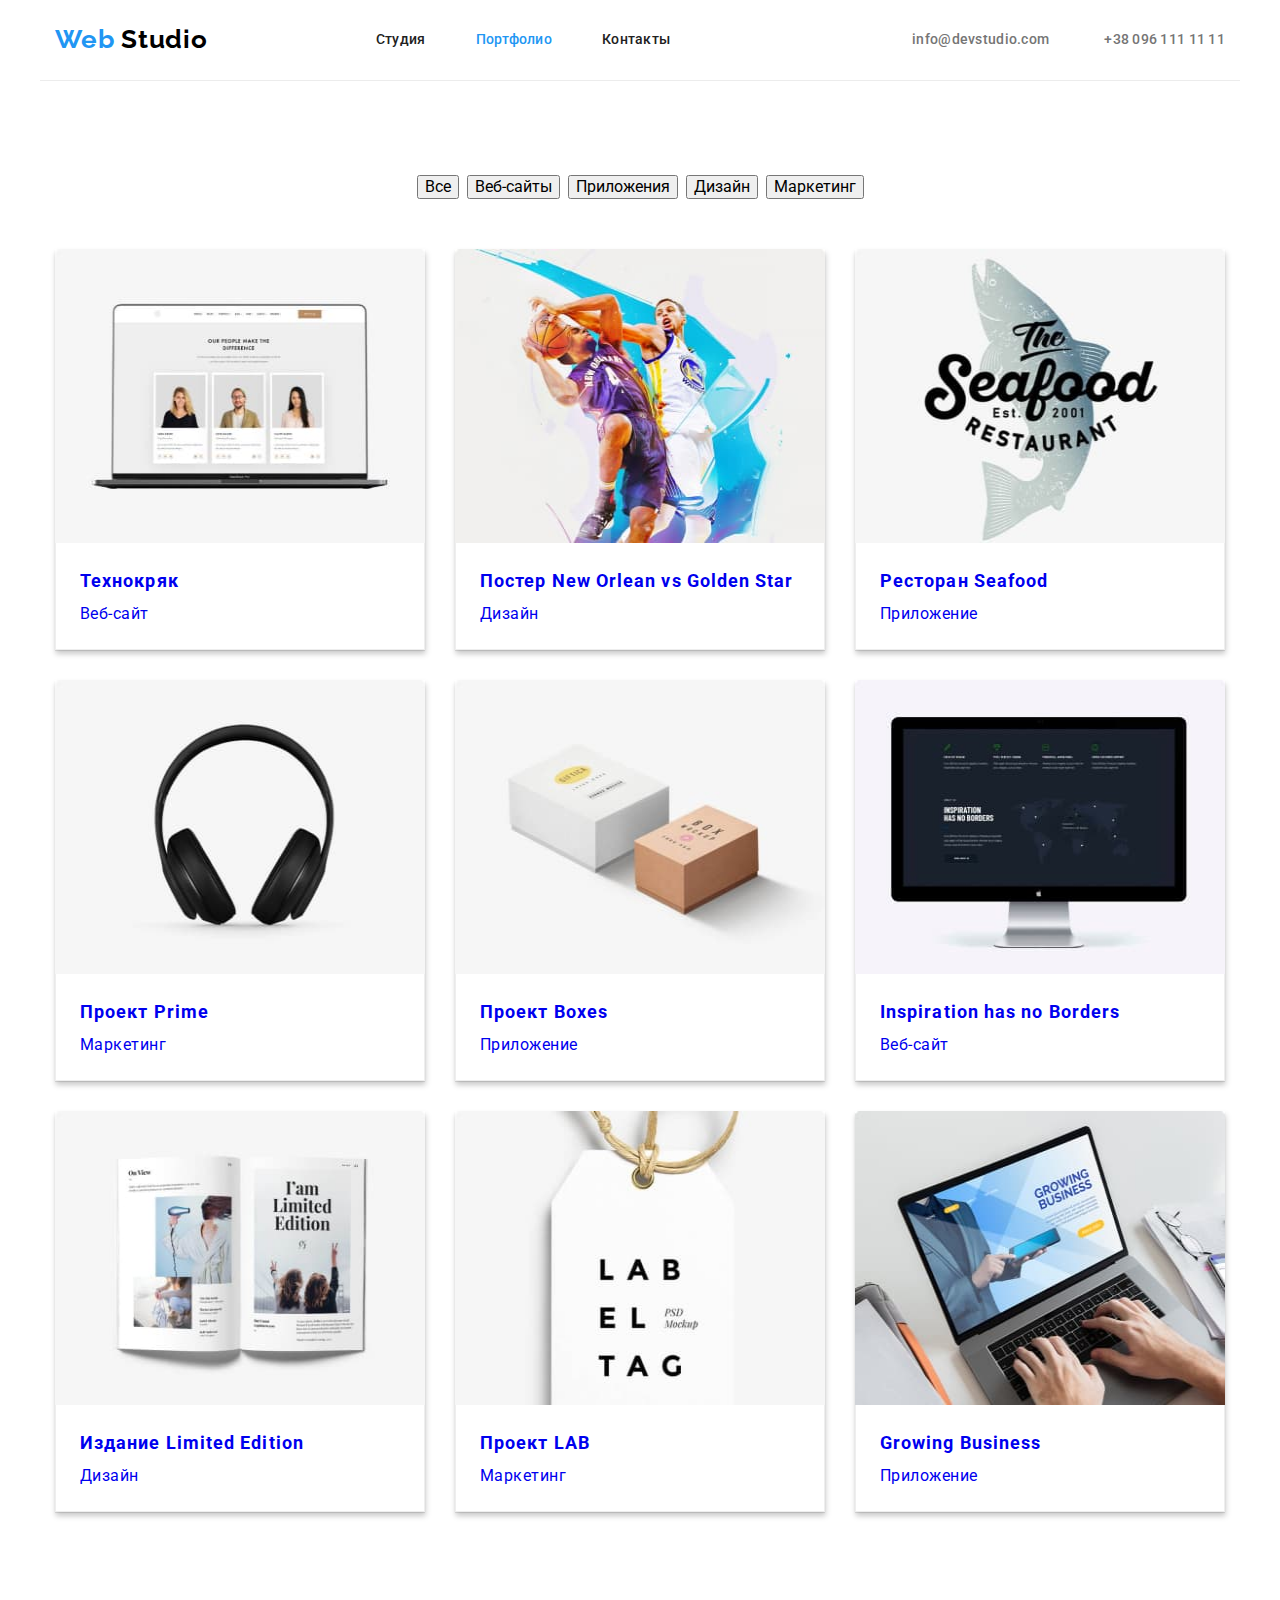
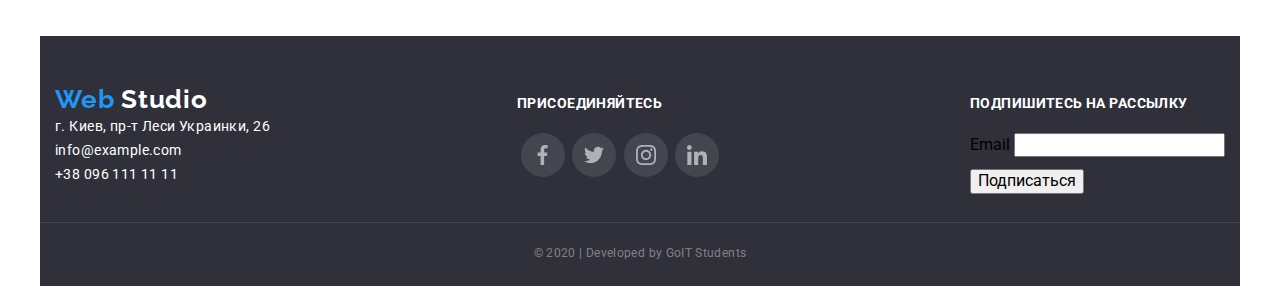
==== commit eb439f5e: "Финиш" ====
--- a/portfolio.html
+++ b/portfolio.html
@@ -279,9 +279,9 @@
           </div>
           <div>
             <b class="footer-text">присоединяйтесь</b>
-            <ul class="s-link list">
-              <li class="footer-list">
-                <a href="#" class="footer-icon" aria-label="Twitter">
+            <ul class="s-link">
+              <li>
+                <a href="#" class="footer-list" aria-label="Twitter">
                   <svg class="svg-icon">
                     <use
                       href="./image/icomoon/symbol-defs.svg#icon-facebook2"
@@ -289,17 +289,17 @@
                   </svg>
                 </a>
               </li>
-              <li class="footer-list">
-                <a href="#" class="footer-icon" aria-label="Twitter">
-                  <svg class="svg-icon">
+              <li>
+                <a href="#" class="footer-list" aria-label="Twitter">
+                  <svg class="svg-icon item">
                     <use
                       href="./image/icomoon/symbol-defs.svg#icon-twitter2"
                     ></use>
                   </svg>
                 </a>
               </li>
-              <li class="footer-list">
-                <a href="#" class="footer-icon" aria-label="Instagramm">
+              <li>
+                <a href="#" class="footer-list" aria-label="Instagramm">
                   <svg class="svg-icon">
                     <use
                       href="./image/icomoon/symbol-defs.svg#icon-instagram2"
@@ -307,8 +307,8 @@
                   </svg>
                 </a>
               </li>
-              <li class="footer-list">
-                <a href="#" class="footer-icon" aria-label="LinkedID">
+              <li>
+                <a href="#" class="footer-list" aria-label="LinkedID">
                   <svg class="svg-icon">
                     <use
                       href="./image/icomoon/symbol-defs.svg#icon-linkedid2"
--- a/css/style.css
+++ b/css/style.css
@@ -372,11 +372,11 @@
   margin-right: 0;
 }
 
-.social {
+/* .social {
   display: flex;
   width: 206px;
   height: 44px;
-}
+} */
 
 .image-com {
   margin-bottom: 30px;
@@ -402,39 +402,29 @@
   text-align: center;
 }
 
-.button-list {
-  display: flex;
-  border: none;
+.svg-list {
+  display: flex;
+  padding-left: 32px;
+  padding-right: 32px;
+  padding-bottom: 24px;
+  list-style: none;
+  justify-content: center;
+  align-items: center;
+}
+
+.button-icon {
+  display: inline-flex;
   width: 44px;
   height: 44px;
+  justify-content: space-around;
+  align-items: center;
   border-radius: 100%;
-  justify-content: center;
-  align-items: center;
-}
-
-.button-list:hover {
+}
+
+.button-icon:hover {
+  border-radius: 100%;
   background-color: var(--accent);
 }
-
-.svg-list {
-  display: flex;
-  padding: 0;
-  margin-left: 32px;
-  margin-bottom: 24px;
-  list-style: none;
-  justify-content: space-around;
-  align-items: center;
-}
-
-.button-icon {
-  padding: 0;
-  border: none;
-  border-radius: 100%;
-}
-
-/* .button-icon:hover {
-  background-color: var(--accent);
-} */
 
 .svg-icon {
   --color1: #afb1b8;
@@ -515,6 +505,13 @@
 
 .s-link {
   display: flex;
+  width: 206px;
+  height: 44px;
+  margin: 0;
+  padding: 0;
+  list-style: none;
+  justify-content: space-around;
+  align-items: center;
 }
 
 .footer-list {
@@ -537,13 +534,6 @@
   margin-right: 0px;
 }
 
-.footer-icon {
-  color: var(--white);
-  /* background-color: var(--color-footer-icon); */
-}
-.footer-icon:hover {
-  background-color: var(--accent);
-}
 .adress {
   font-weight: 400;
   font-size: 14px;
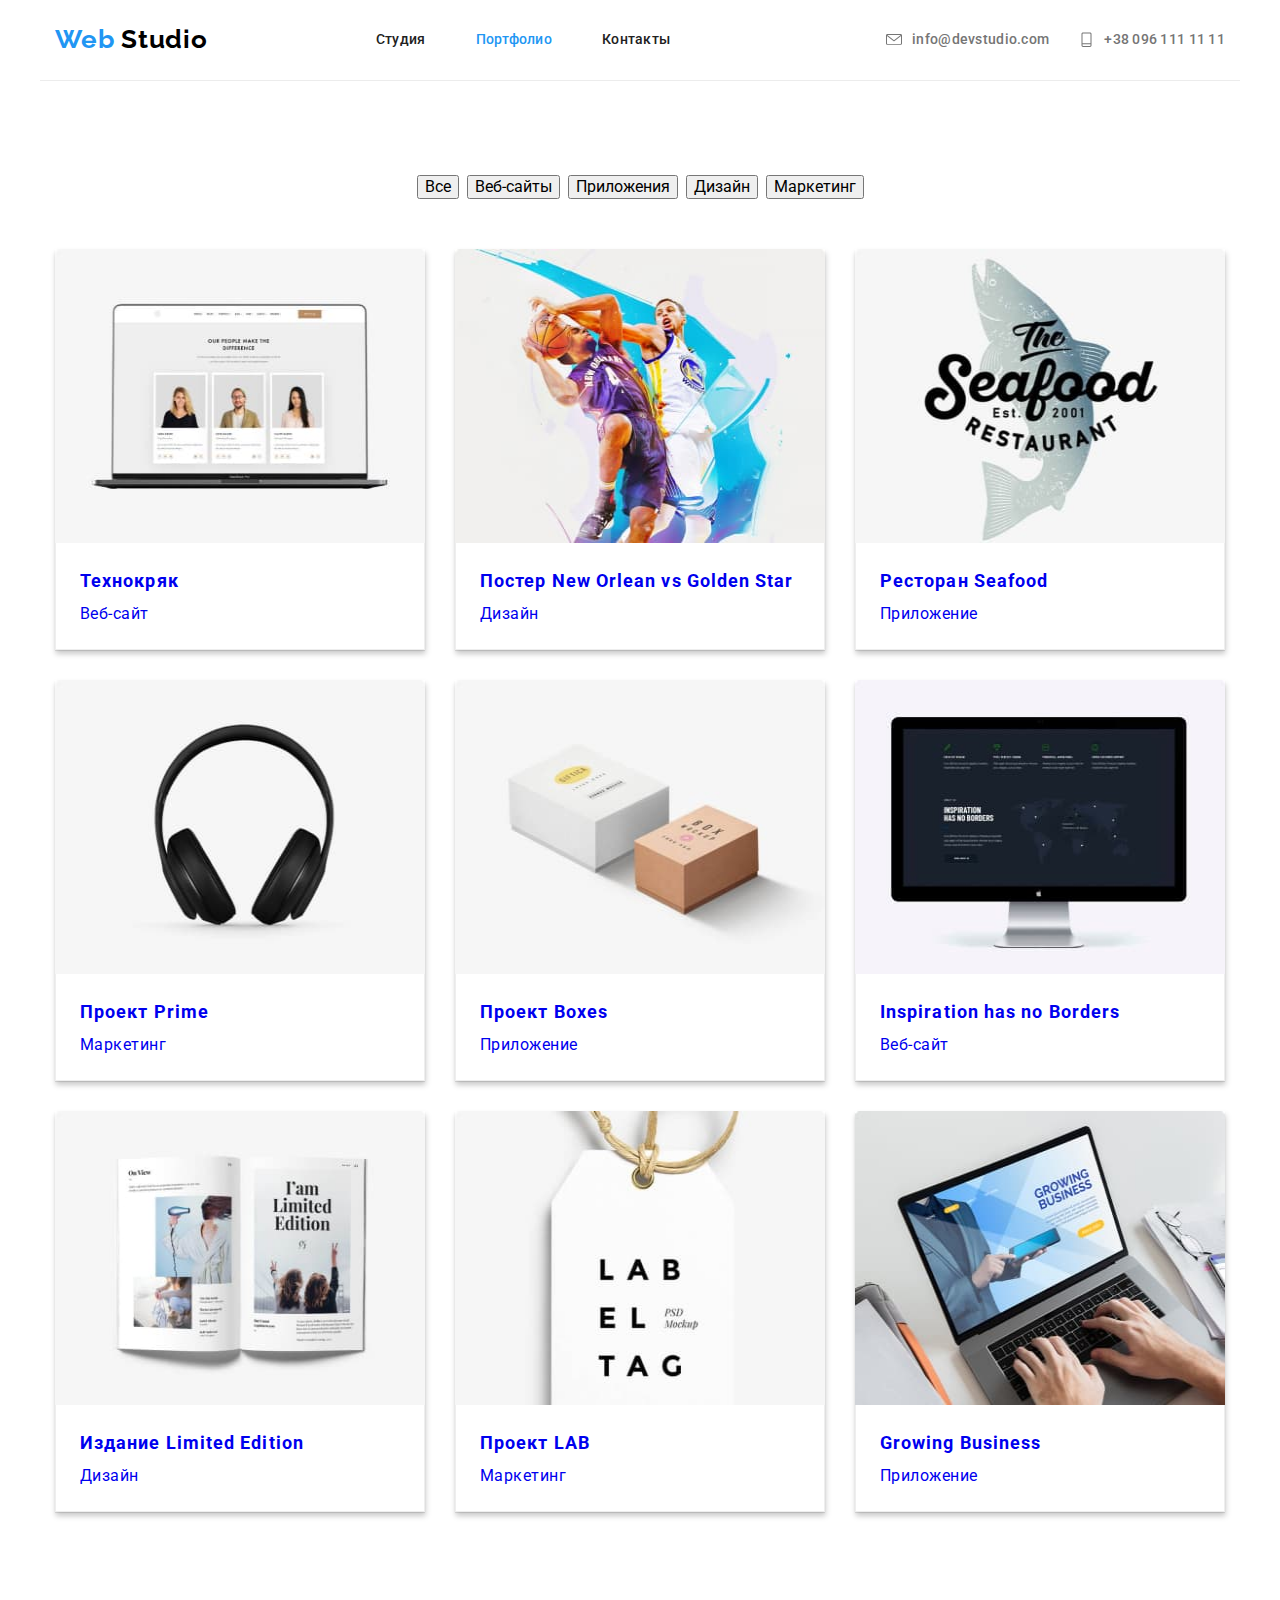
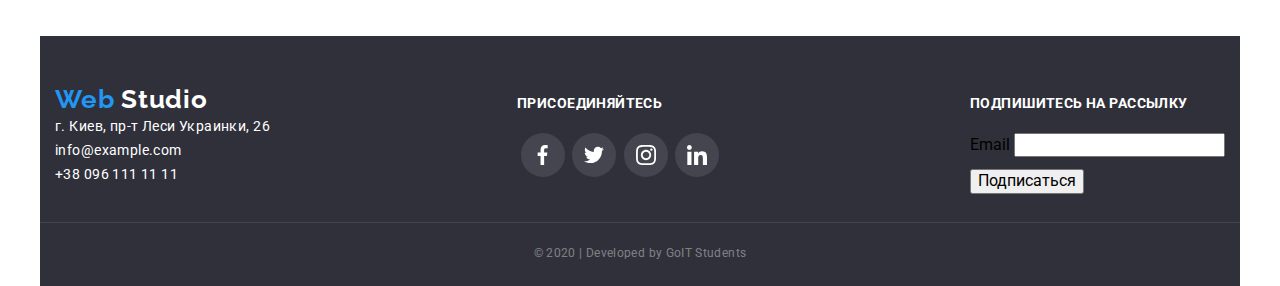
==== commit 864b93b7: "Иконки футер" ====
--- a/portfolio.html
+++ b/portfolio.html
@@ -282,7 +282,7 @@
             <ul class="s-link">
               <li>
                 <a href="#" class="footer-list" aria-label="Twitter">
-                  <svg class="svg-icon">
+                  <svg class="svg-icon_footer" width="20" height="20">
                     <use
                       href="./image/icomoon/symbol-defs.svg#icon-facebook2"
                     ></use>
@@ -291,7 +291,7 @@
               </li>
               <li>
                 <a href="#" class="footer-list" aria-label="Twitter">
-                  <svg class="svg-icon item">
+                  <svg class="svg-icon_footer" width="20" height="20">
                     <use
                       href="./image/icomoon/symbol-defs.svg#icon-twitter2"
                     ></use>
@@ -300,7 +300,7 @@
               </li>
               <li>
                 <a href="#" class="footer-list" aria-label="Instagramm">
-                  <svg class="svg-icon">
+                  <svg class="svg-icon_footer" width="20" height="20">
                     <use
                       href="./image/icomoon/symbol-defs.svg#icon-instagram2"
                     ></use>
@@ -309,7 +309,7 @@
               </li>
               <li>
                 <a href="#" class="footer-list" aria-label="LinkedID">
-                  <svg class="svg-icon">
+                  <svg class="svg-icon_footer" width="20" height="20">
                     <use
                       href="./image/icomoon/symbol-defs.svg#icon-linkedid2"
                     ></use>
--- a/css/style.css
+++ b/css/style.css
@@ -177,7 +177,7 @@
 }
 
 .icon-envelope:hover {
-  --color2: #2196f3;
+  --color4: #2196f3;
 }
 
 .svg-envelope {
@@ -412,6 +412,14 @@
   align-items: center;
 }
 
+.social_item {
+  margin-right: 10px;
+}
+
+.social_item:last-child {
+  margin-right: 0;
+}
+
 .button-icon {
   display: inline-flex;
   width: 44px;
@@ -422,18 +430,12 @@
 }
 
 .button-icon:hover {
-  border-radius: 100%;
   background-color: var(--accent);
+  --color3: white;
 }
 
 .svg-icon {
   --color1: #afb1b8;
-  width: 20px;
-  height: 20px;
-}
-
-.svg-icon:hover {
-  --color3: white;
 }
 
 /* clients */
@@ -443,10 +445,12 @@
   justify-content: center;
   align-items: center;
   padding: 0px;
+  margin: 0;
 }
 
 .client-list {
-  /* outline: 2px solid tomato; */
+  margin-top: 0;
+  margin-bottom: 0;
   margin-right: 30px;
   list-style: none;
   padding: 0;
@@ -463,6 +467,7 @@
   width: 170px;
   height: 90px;
   justify-content: center;
+  align-items: center;
   border: 1px solid #afb1b8;
   border-radius: 4px;
 }
@@ -494,14 +499,6 @@
   margin-top: 0;
   margin-bottom: 12px;
 }
-
-/* .adress-flex {
-  margin-right: 69px;
-} */
-
-/* .sub-flex {
-  margin-left: auto;
-} */
 
 .s-link {
   display: flex;
@@ -514,6 +511,9 @@
   align-items: center;
 }
 
+.svg-icon_footer {
+  --color3: var(--white);
+}
 .footer-list {
   display: flex;
   margin-right: 10px;
@@ -528,6 +528,7 @@
 
 .footer-list:hover {
   background-color: var(--accent);
+  --color3: var(--white);
 }
 
 .footer-list:last-child {
